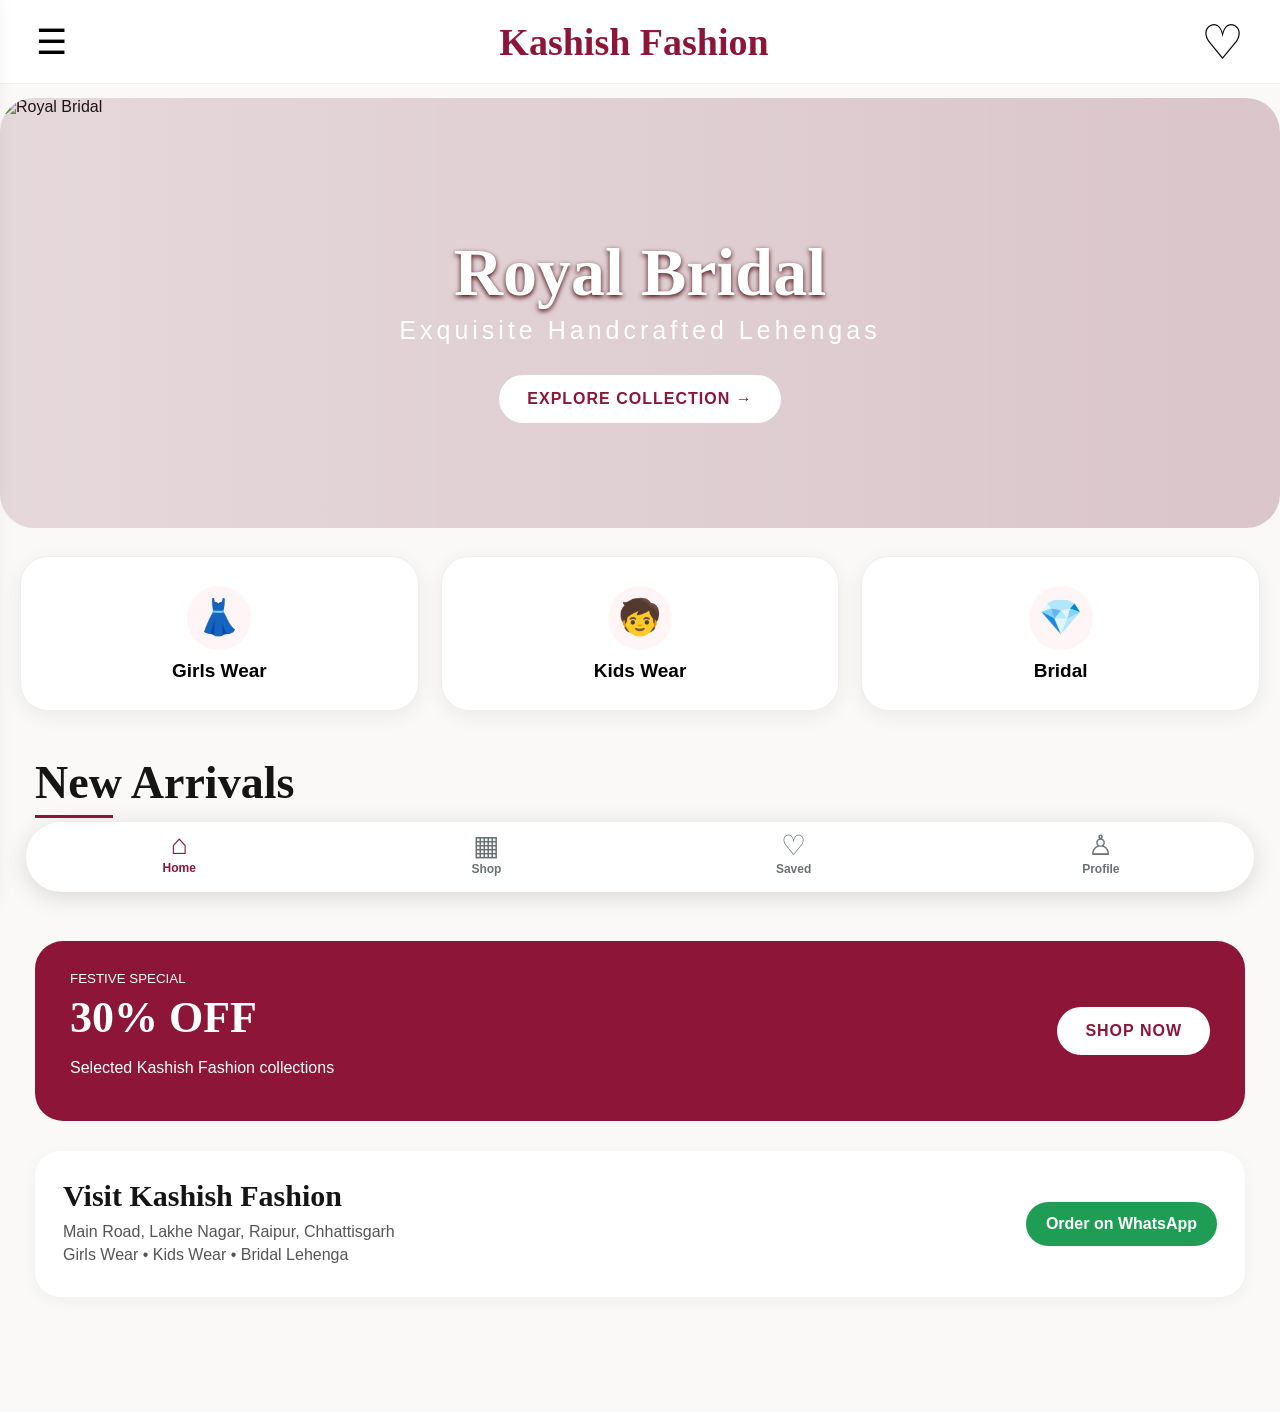
==== index.html @ 3a026b34 "Add files via upload" ====
<!doctype html>
<html lang="en">
<head>
<meta charset="utf-8">
<meta name="viewport" content="width=device-width, initial-scale=1">
<title>Kashish Fashion | Girls Wear, Kids Wear & Bridal</title>
<meta name="description" content="Kashish Fashion online showroom — Girls Wear, Kids Wear and Bridal Collection.">
<link rel="stylesheet" href="styles.css">
</head>
<body>
<header class="header">
  <button class="menu" id="menu">☰</button>
  <a href="#home" class="logo">Kashish <span>Fashion</span></a>
  <button class="heart" id="wishlistBtn">♡</button>
</header>

<div class="drawer" id="drawer">
  <button class="close" id="close">×</button>
  <h2>Kashish Fashion</h2>
  <a href="#home">Home</a><a href="#shop">Shop</a><a href="#girls">Girls Wear</a>
  <a href="#kids">Kids Wear</a><a href="#bridal">Bridal</a><a href="#contact">Contact</a>
</div>

<main id="home">
<section class="hero">
  <img src="assets/hero.jpg" alt="Royal Bridal">
  <div class="heroText">
    <h1>Royal Bridal</h1><p>Exquisite Handcrafted Lehengas</p>
    <a class="btn" href="#shop">EXPLORE COLLECTION →</a>
  </div>
</section>

<section class="categories">
  <button data-filter="Girls Wear"><span>👗</span><b>Girls Wear</b></button>
  <button data-filter="Kids Wear"><span>🧒</span><b>Kids Wear</b></button>
  <button data-filter="Bridal"><span>💎</span><b>Bridal</b></button>
</section>

<section id="shop" class="section">
  <div class="title"><h2>New Arrivals</h2><i></i></div>
  <div class="filters">
    <button class="filter active" data-filter="All">All</button>
    <button class="filter" data-filter="Girls Wear">Girls Wear</button>
    <button class="filter" data-filter="Kids Wear">Kids Wear</button>
    <button class="filter" data-filter="Bridal">Bridal</button>
  </div>
  <div class="grid" id="products"></div>
</section>

<section class="offer">
  <div><small>FESTIVE SPECIAL</small><h2>30% OFF</h2><p>Selected Kashish Fashion collections</p></div>
  <a class="btn" href="#shop">SHOP NOW</a>
</section>

<section id="contact" class="contact">
  <div><h2>Visit Kashish Fashion</h2><p>Main Road, Lakhe Nagar, Raipur, Chhattisgarh</p><p>Girls Wear • Kids Wear • Bridal Lehenga</p></div>
  <a class="whatsapp" id="wa" href="#" target="_blank">Order on WhatsApp</a>
</section>
</main>

<div class="modal" id="productModal">
  <div class="modalBox"><button class="modalClose" id="modalClose">×</button>
    <img id="modalImg" alt=""><div class="modalInfo">
      <p id="modalCat"></p><h2 id="modalName"></h2><div class="price" id="modalPrice"></div>
      <p id="modalDesc">Premium fashion collection from Kashish Fashion.</p>
      <button class="btn full" id="addCart">ADD TO CART</button>
      <a class="whatsapp full" id="modalWa" target="_blank">ORDER ON WHATSAPP</a>
    </div>
  </div>
</div>

<div class="cart" id="cart">
  <div><b>Cart</b><span id="cartCount">0</span></div>
  <div id="cartItems"></div>
  <div class="cartBottom"><strong>Total: ₹<span id="total">0</span></strong><a id="checkout" class="btn">WhatsApp Order</a></div>
</div>

<nav class="bottom">
<a class="active" href="#home">⌂<small>Home</small></a>
<a href="#shop">▦<small>Shop</small></a>
<a href="#" id="savedNav">♡<small>Saved</small></a>
<a href="#contact">♙<small>Profile</small></a>
</nav>

<script src="script.js"></script>
</body></html>
---- styles.css ----
*{box-sizing:border-box}html{scroll-behavior:smooth}body{margin:0;background:#faf9f8;color:#151515;font-family:Arial,Helvetica,sans-serif;padding-bottom:90px}.header{height:84px;background:#fff;border-bottom:1px solid #eee;display:flex;align-items:center;justify-content:space-between;padding:0 30px;position:sticky;top:0;z-index:50}.logo{font:700 38px Georgia,serif;color:#8d1538;text-decoration:none}.logo span{font-weight:700}.menu,.heart{border:0;background:none;font-size:35px;cursor:pointer}.heart{font-size:48px}.hero{height:430px;margin:14px auto 28px;max-width:1450px;border-radius:34px;overflow:hidden;position:relative}.hero img{width:100%;height:100%;object-fit:cover}.heroText{position:absolute;inset:0;display:flex;flex-direction:column;align-items:center;justify-content:center;color:#fff;text-align:center;background:linear-gradient(90deg,#5e001c22,#5e001c35)}.hero h1{font:700 68px Georgia,serif;margin:30px 0 4px;text-shadow:0 2px 5px #400}.hero p{font-size:25px;letter-spacing:4px;margin:0 0 30px}.btn{display:inline-block;background:#8d1538;color:#fff;border:0;border-radius:30px;padding:15px 28px;text-decoration:none;font-weight:800;letter-spacing:1px;cursor:pointer}.hero .btn{background:#fff;color:#8d1538}.categories,.section,.offer,.contact{max-width:1400px;margin:0 auto}.categories{display:grid;grid-template-columns:repeat(3,1fr);gap:22px;padding:0 20px 25px}.categories button{height:155px;border:1px solid #eee;border-radius:28px;background:#fff;box-shadow:0 5px 20px #00000010;display:flex;flex-direction:column;align-items:center;justify-content:center;gap:10px;font-size:19px;cursor:pointer}.categories span{width:64px;height:64px;border-radius:50%;display:grid;place-items:center;background:#fff5f7;font-size:35px}.section{padding:10px 35px 35px}.title h2{font:700 46px Georgia,serif;margin:10px 0 6px}.title i{display:block;width:78px;height:3px;background:#8d1538}.filters{display:flex;gap:10px;overflow:auto;padding:18px 0}.filter{border:1px solid #ddd;background:#fff;padding:10px 18px;border-radius:22px;white-space:nowrap;cursor:pointer}.filter.active{background:#8d1538;color:#fff;border-color:#8d1538}.grid{display:grid;grid-template-columns:repeat(4,1fr);gap:20px}.card{background:#fff;border-radius:22px;overflow:hidden;box-shadow:0 4px 18px #0000000c}.pic{height:330px;position:relative}.pic img{width:100%;height:100%;object-fit:cover}.fav{position:absolute;right:12px;top:12px;border:0;border-radius:50%;width:48px;height:48px;background:#fff;font-size:28px;cursor:pointer}.info{padding:13px 15px 17px}.info h3{font:700 20px Georgia,serif;margin:0 0 5px}.cat{color:#777;font-size:13px}.price{font-weight:800;color:#8d1538;font-size:20px;margin-top:8px}.view{margin-top:12px;width:100%;padding:11px;border:1px solid #8d1538;background:#fff;color:#8d1538;border-radius:20px;font-weight:700;cursor:pointer}.offer{margin:15px 35px 30px;border-radius:28px;background:#8d1538;color:#fff;padding:28px 35px;display:flex;justify-content:space-between;align-items:center}.offer h2{font:700 44px Georgia,serif;margin:5px 0}.offer .btn{background:#fff;color:#8d1538}.contact{margin:0 35px 25px;border-radius:25px;background:#fff;padding:28px;display:flex;justify-content:space-between;align-items:center;box-shadow:0 4px 15px #0000000b}.contact h2{font:700 30px Georgia,serif;margin:0 0 10px}.contact p{margin:5px 0;color:#555}.whatsapp{background:#1f9d55;color:#fff;padding:13px 20px;border-radius:25px;text-decoration:none;font-weight:800;display:inline-block}.drawer{position:fixed;left:-330px;top:0;bottom:0;width:310px;background:#fff;z-index:100;padding:30px;box-shadow:8px 0 25px #0002;transition:.25s}.drawer.open{left:0}.drawer h2{font:700 28px Georgia,serif;color:#8d1538}.drawer a{display:block;padding:15px 0;text-decoration:none;color:#222;border-bottom:1px solid #eee}.close,.modalClose{float:right;border:0;background:none;font-size:35px;cursor:pointer}.modal{display:none;position:fixed;inset:0;background:#0008;z-index:90;align-items:center;justify-content:center;padding:20px}.modal.show{display:flex}.modalBox{max-width:850px;width:100%;background:#fff;border-radius:25px;overflow:hidden;display:grid;grid-template-columns:1fr 1fr;position:relative}.modalBox img{width:100%;height:520px;object-fit:cover}.modalInfo{padding:35px}.modalInfo h2{font:700 35px Georgia,serif}.modalInfo p{color:#666;line-height:1.6}.full{width:100%;text-align:center;margin-top:12px}.cart{display:none;position:fixed;right:20px;top:95px;width:340px;max-height:70vh;overflow:auto;background:#fff;z-index:80;border-radius:20px;box-shadow:0 8px 30px #0003;padding:20px}.cart.open{display:block}.cart>div:first-child{display:flex;justify-content:space-between;font-size:22px}.cartItem{display:flex;justify-content:space-between;padding:12px 0;border-bottom:1px solid #eee}.cartBottom{margin-top:15px;display:flex;flex-direction:column;gap:12px}.bottom{position:fixed;bottom:8px;left:2%;right:2%;height:70px;background:#fff;border-radius:40px;box-shadow:0 5px 25px #0002;display:grid;grid-template-columns:repeat(4,1fr);z-index:60}.bottom a{text-decoration:none;color:#687176;text-align:center;font-size:28px;padding-top:7px}.bottom small{display:block;font-size:12px;font-weight:700}.bottom .active{color:#8d1538}@media(max-width:900px){.grid{grid-template-columns:repeat(2,1fr)}.hero{height:350px;margin:10px 14px 20px}.hero h1{font-size:50px}.hero p{font-size:16px}.section{padding:10px 18px}.contact,.offer{margin-left:18px;margin-right:18px}}@media(max-width:600px){.header{height:72px;padding:0 15px}.logo{font-size:28px}.menu{font-size:28px}.heart{font-size:39px}.hero{height:290px;border-radius:25px}.hero h1{font-size:42px}.hero p{font-size:13px;letter-spacing:2px}.hero .btn{font-size:12px;padding:13px 19px}.categories{gap:9px;padding:0 14px 18px}.categories button{height:115px;border-radius:20px;font-size:13px}.categories span{width:48px;height:48px;font-size:25px}.title h2{font-size:35px}.grid{gap:10px}.pic{height:220px}.info h3{font-size:16px}.price{font-size:16px}.offer{margin:10px 14px 20px;padding:22px;display:block}.offer h2{font-size:38px}.offer .btn{margin-top:12px}.contact{margin:0 14px 20px;display:block}.contact .whatsapp{margin-top:12px}.modalBox{grid-template-columns:1fr}.modalBox img{height:300px}.modalInfo{padding:20px}.cart{right:10px;left:10px;width:auto}}
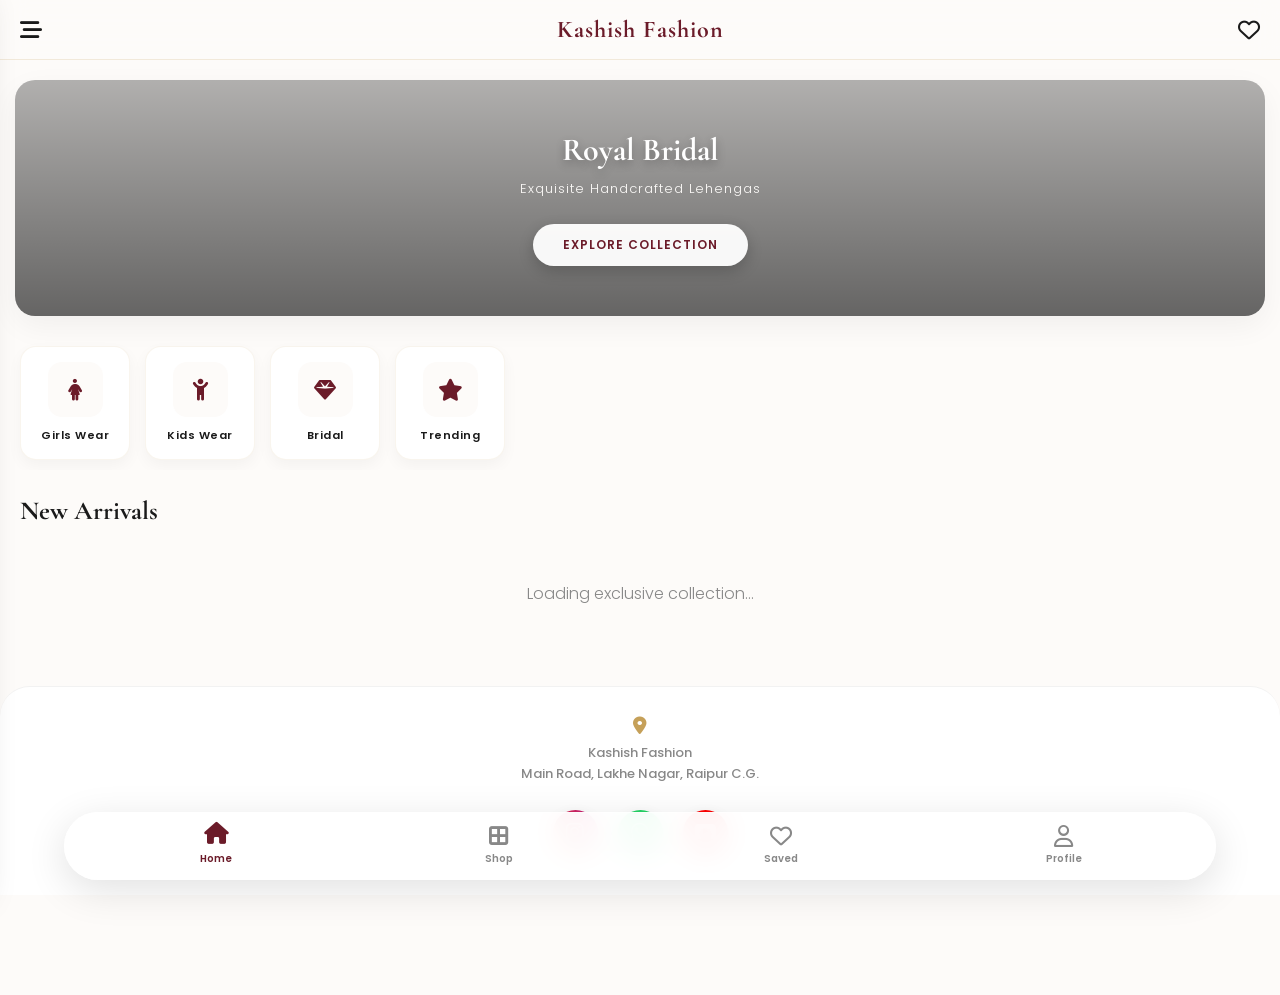
==== commit 54a51e29: "Add files via upload" ====
--- a/index.html
+++ b/index.html
@@ -1,86 +1,604 @@
-<!doctype html>
+<!DOCTYPE html>
 <html lang="en">
 <head>
-<meta charset="utf-8">
-<meta name="viewport" content="width=device-width, initial-scale=1">
-<title>Kashish Fashion | Girls Wear, Kids Wear & Bridal</title>
-<meta name="description" content="Kashish Fashion online showroom — Girls Wear, Kids Wear and Bridal Collection.">
-<link rel="stylesheet" href="styles.css">
+    <meta charset="UTF-8">
+    <meta name="viewport" content="width=device-width, initial-scale=1.0, maximum-scale=1.0, user-scalable=no">
+    <title>Kashish Fashion | Modern Luxury Web App</title>
+    
+    <!-- New Premium Fonts -->
+    <link href="https://fonts.googleapis.com/css2?family=Cormorant+Garamond:ital,wght@0,500;0,600;0,700;1,600&family=Poppins:wght@300;400;500;600;700&display=swap" rel="stylesheet">
+    <link rel="stylesheet" href="https://cdnjs.cloudflare.com/ajax/libs/font-awesome/6.4.0/css/all.min.css">
+
+    <style>
+        :root {
+            /* Modern Luxury Palette */
+            --brand-wine: #6B1B29;
+            --brand-gold: #C5A059;
+            --bg-light: #FDFBF9;
+            --card-bg: #FFFFFF;
+            --text-dark: #1A1A1A;
+            --text-muted: #888888;
+            --whatsapp-green: #25D366;
+            --shadow-soft: 0 10px 30px rgba(0,0,0,0.05);
+        }
+
+        * {
+            margin: 0;
+            padding: 0;
+            box-sizing: border-box;
+            font-family: 'Poppins', sans-serif;
+            -webkit-tap-highlight-color: transparent;
+        }
+
+        body {
+            background-color: var(--bg-light);
+            color: var(--text-dark);
+            padding-bottom: 100px; /* Extra space for floating nav */
+        }
+
+        .brand-font { font-family: 'Cormorant Garamond', serif; }
+
+        /* --- Floating Glass Header --- */
+        .app-bar {
+            background-color: rgba(253, 251, 249, 0.85);
+            backdrop-filter: blur(12px);
+            color: var(--brand-wine);
+            padding: 15px 20px;
+            display: flex;
+            justify-content: space-between;
+            align-items: center;
+            position: sticky;
+            top: 0;
+            z-index: 100;
+            border-bottom: 1px solid rgba(197, 160, 89, 0.2);
+        }
+
+        .app-bar-title {
+            font-family: 'Cormorant Garamond', serif;
+            font-size: 24px;
+            font-weight: 700;
+            letter-spacing: 1px;
+        }
+
+        .header-icon {
+            font-size: 22px;
+            color: var(--text-dark);
+            cursor: pointer;
+            transition: color 0.3s;
+        }
+        .header-icon:hover { color: var(--brand-gold); }
+
+        /* --- Side Menu --- */
+        .menu-overlay { display: none; position: fixed; top: 0; left: 0; width: 100%; height: 100%; background: rgba(0,0,0,0.6); backdrop-filter: blur(4px); z-index: 999; }
+        .side-menu { position: fixed; top: 0; left: -300px; width: 280px; height: 100%; background-color: var(--card-bg); box-shadow: 5px 0 30px rgba(0,0,0,0.15); z-index: 1000; transition: left 0.4s cubic-bezier(0.25, 0.8, 0.25, 1); display: flex; flex-direction: column; }
+        .side-menu.open { left: 0; }
+        .menu-header { background: var(--brand-wine); color: #fff; padding: 40px 20px 30px; display: flex; justify-content: space-between; align-items: center; border-bottom: 3px solid var(--brand-gold); }
+        .menu-header h3 { font-family: 'Cormorant Garamond', serif; font-size: 24px; letter-spacing: 1px; }
+        .menu-links { padding: 15px 0; }
+        .menu-links a { display: block; padding: 16px 25px; color: var(--text-dark); font-weight: 500; text-decoration: none; font-size: 14px; transition: background 0.3s; border-left: 3px solid transparent; }
+        .menu-links a:hover { background: #f9f9f9; border-left: 3px solid var(--brand-gold); color: var(--brand-wine); }
+        .menu-links a i { width: 35px; color: var(--brand-gold); font-size: 18px; }
+
+        /* --- Modern Hero Banner --- */
+        .luxury-banner {
+            margin: 20px 15px;
+            border-radius: 20px;
+            background: linear-gradient(rgba(0,0,0,0.3), rgba(0,0,0,0.6)), url('https://images.unsplash.com/photo-1610030469983-98e550d6193c?ixlib=rb-4.0.3&auto=format&fit=crop&w=800&q=80') center/cover;
+            color: #FFFFFF;
+            padding: 50px 20px;
+            text-align: center;
+            box-shadow: var(--shadow-soft);
+            position: relative;
+            overflow: hidden;
+        }
+        .luxury-banner h2 { font-family: 'Cormorant Garamond', serif; font-size: 32px; font-weight: 700; margin-bottom: 10px; color: #fff; text-shadow: 0 4px 10px rgba(0,0,0,0.3); }
+        .luxury-banner p { font-size: 13px; font-weight: 300; margin-bottom: 25px; color: #FDFBF9; letter-spacing: 1px; }
+        .explore-btn {
+            background: rgba(255,255,255,0.95);
+            color: var(--brand-wine); border: none; padding: 12px 30px; font-weight: 600; font-size: 12px;
+            border-radius: 30px; box-shadow: 0 5px 15px rgba(0,0,0,0.2); cursor: pointer; text-transform: uppercase; letter-spacing: 1px;
+            transition: transform 0.2s;
+        }
+        .explore-btn:active { transform: scale(0.95); }
+
+        /* --- Modern Categories (Horizontal Scroll) --- */
+        .categories-wrapper { padding: 0 5px; margin-bottom: 25px; }
+        .categories {
+            display: flex; gap: 15px; overflow-x: auto; padding: 10px 15px; scrollbar-width: none;
+        }
+        .categories::-webkit-scrollbar { display: none; }
+        .category-box {
+            min-width: 110px;
+            background: var(--card-bg);
+            border-radius: 16px;
+            padding: 15px 10px;
+            text-align: center;
+            box-shadow: 0 6px 15px rgba(0,0,0,0.04);
+            border: 1px solid rgba(197, 160, 89, 0.1);
+            cursor: pointer;
+            transition: transform 0.2s, border 0.2s;
+        }
+        .category-box:active { transform: scale(0.96); border-color: var(--brand-gold); }
+        .category-icon {
+            background: #FDFBF9; color: var(--brand-wine);
+            width: 55px; height: 55px; border-radius: 14px; display: flex; align-items: center;
+            justify-content: center; font-size: 22px; margin: 0 auto 10px auto;
+        }
+        .category-name { font-size: 11px; font-weight: 600; color: var(--text-dark); letter-spacing: 0.5px; }
+
+        /* --- Seamless Products Grid --- */
+        .products-header { padding: 0 20px 15px; font-family: 'Cormorant Garamond', serif; font-size: 26px; font-weight: 700; color: var(--text-dark); }
+        .products-container { padding: 0 15px; display: grid; grid-template-columns: repeat(auto-fill, minmax(160px, 1fr)); gap: 18px; }
+
+        .product-card {
+            background: var(--card-bg); border-radius: 18px; overflow: hidden;
+            box-shadow: var(--shadow-soft); transition: transform 0.3s ease;
+        }
+        .img-wrapper { position: relative; width: 100%; padding-top: 130%; background-color: #f5f5f5; cursor: pointer; }
+        .product-image { position: absolute; top: 0; left: 0; width: 100%; height: 100%; object-fit: cover; }
+        
+        /* Glassmorphism Wishlist Button */
+        .wishlist-btn {
+            position: absolute; top: 12px; right: 12px;
+            background: rgba(255, 255, 255, 0.75); backdrop-filter: blur(8px);
+            width: 36px; height: 36px; border-radius: 50%; display: flex; justify-content: center; align-items: center;
+            box-shadow: 0 4px 10px rgba(0,0,0,0.1); cursor: pointer; z-index: 10; font-size: 16px;
+        }
+        
+        .product-details { padding: 15px; }
+        .product-title { font-size: 13px; font-weight: 600; color: var(--text-dark); margin-bottom: 6px; display: -webkit-box; -webkit-line-clamp: 2; -webkit-box-orient: vertical; overflow: hidden; line-height: 1.4; cursor: pointer; }
+        .price-row { display: flex; align-items: center; gap: 8px; margin-bottom: 8px; }
+        .mrp { text-decoration: line-through; color: var(--text-muted); font-size: 11px; font-weight: 500; }
+        .discount { color: var(--brand-wine); font-weight: 700; font-size: 10px; background: rgba(107, 27, 41, 0.08); padding: 3px 8px; border-radius: 20px; }
+        .final-price { font-size: 18px; font-weight: 700; color: var(--text-dark); margin-bottom: 12px; font-family: 'Poppins', sans-serif; }
+        
+        .order-btn {
+            width: 100%; padding: 10px; background-color: var(--text-dark); color: white;
+            border: none; border-radius: 25px; font-weight: 600; font-size: 12px; cursor: pointer;
+            display: flex; justify-content: center; align-items: center; gap: 8px; transition: background 0.3s;
+        }
+        .order-btn:hover { background-color: var(--brand-wine); }
+
+        /* --- Footer --- */
+        .footer { margin-top: 40px; padding: 30px 20px 40px; background: var(--card-bg); text-align: center; border-top: 1px solid rgba(0,0,0,0.05); border-radius: 30px 30px 0 0; }
+        .footer-address { font-size: 13px; font-weight: 500; color: var(--text-muted); margin-bottom: 20px; line-height: 1.6; }
+        .social-container { display: flex; justify-content: center; gap: 20px; margin-top: 25px; }
+        .social-icon { display: flex; align-items: center; justify-content: center; width: 45px; height: 45px; border-radius: 50%; color: #ffffff; font-size: 20px; text-decoration: none; box-shadow: 0 6px 15px rgba(0,0,0,0.1); }
+        .ig-bg { background: linear-gradient(45deg, #f09433 0%, #e6683c 25%, #dc2743 50%, #cc2366 75%, #bc1888 100%); }
+        .yt-bg { background-color: #FF0000; }
+
+        /* --- Floating Bottom Navigation --- */
+        .bottom-nav {
+            position: fixed; bottom: 20px; left: 5%; width: 90%; 
+            background: rgba(255, 255, 255, 0.95); backdrop-filter: blur(15px);
+            display: flex; justify-content: space-around; padding: 12px 10px;
+            border-radius: 35px; box-shadow: 0 10px 40px rgba(0,0,0,0.12); z-index: 100;
+            border: 1px solid rgba(255,255,255,0.5);
+        }
+        .nav-item {
+            display: flex; flex-direction: column; align-items: center;
+            color: var(--text-muted); font-size: 10px; font-weight: 600; text-decoration: none; cursor: pointer;
+            transition: color 0.3s; width: 60px;
+        }
+        .nav-item i { font-size: 22px; margin-bottom: 4px; transition: transform 0.2s; }
+        .nav-item.active { color: var(--brand-wine); }
+        .nav-item.active i { transform: translateY(-3px); }
+
+        /* --- MODALS (Bottom Sheets) --- */
+        .custom-popup { display: none; position: fixed; z-index: 1500; left: 0; top: 0; width: 100%; height: 100%; background-color: rgba(0,0,0,0.5); backdrop-filter: blur(5px); justify-content: center; align-items: flex-end; }
+        .popup-box { background: var(--bg-light); width: 100%; max-height: 92%; border-radius: 30px 30px 0 0; padding: 25px; overflow-y: auto; box-shadow: 0 -10px 40px rgba(0,0,0,0.2); animation: slideUp 0.3s ease-out; }
+        @keyframes slideUp { from { transform: translateY(100%); } to { transform: translateY(0); } }
+        
+        .popup-header { display: flex; justify-content: space-between; align-items: center; margin-bottom: 20px; position: sticky; top: 0; background: var(--bg-light); z-index: 10; padding-bottom: 10px; }
+        .popup-header h3 { color: var(--text-dark); font-family: 'Cormorant Garamond', serif; font-size: 24px; font-weight: 700; }
+        .close-icon { font-size: 24px; color: var(--text-muted); cursor: pointer; background: rgba(0,0,0,0.05); width: 40px; height: 40px; border-radius: 50%; display: flex; justify-content: center; align-items: center; }
+        
+        .detail-img-container { position: relative; width: 100%; height: 400px; background: #fff; border-radius: 20px; margin-bottom: 20px; overflow: hidden; display: flex; justify-content: center; align-items: center; box-shadow: var(--shadow-soft); }
+        .detail-img { width: 100%; height: 100%; object-fit: contain; cursor: pointer; }
+        .zoom-hint { position: absolute; bottom: 15px; center; background: rgba(0,0,0,0.6); color: white; padding: 8px 16px; font-size: 11px; border-radius: 20px; pointer-events: none; font-weight: 500; letter-spacing: 0.5px; backdrop-filter: blur(4px); }
+
+        .detail-title { font-family: 'Cormorant Garamond', serif; font-size: 26px; font-weight: 700; color: var(--text-dark); margin-bottom: 10px; line-height: 1.2; }
+        .detail-desc { font-size: 13px; color: var(--text-muted); line-height: 1.7; margin-bottom: 25px; white-space: pre-wrap; font-weight: 300; }
+        .detail-prices { display: flex; align-items: center; justify-content: space-between; margin-bottom: 25px; background: #fff; padding: 18px; border-radius: 16px; box-shadow: 0 4px 15px rgba(0,0,0,0.03); border: 1px solid rgba(0,0,0,0.02); }
+
+        .fullscreen-modal { display: none; position: fixed; z-index: 3000; left: 0; top: 0; width: 100%; height: 100%; background-color: rgba(0, 0, 0, 0.98); justify-content: center; align-items: center; overflow: hidden; touch-action: none; }
+        .fullscreen-img-wrapper { width: 100%; height: 100%; display: flex; justify-content: center; align-items: center; position: relative; overflow: hidden; }
+        .fullscreen-modal img { max-width: 100%; max-height: 100%; object-fit: contain; transform-origin: 0 0; cursor: grab; user-select: none; will-change: transform; }
+        .zoom-controls { position: absolute; bottom: 40px; left: 50%; transform: translateX(-50%); display: flex; gap: 20px; background: rgba(255, 255, 255, 0.15); backdrop-filter: blur(12px); padding: 10px 25px; border-radius: 50px; z-index: 3100; border: 1px solid rgba(255,255,255,0.2); }
+        .zoom-btn { background: white; color: #000; border: none; width: 48px; height: 48px; border-radius: 50%; font-size: 20px; font-weight: 500; cursor: pointer; box-shadow: 0 10px 25px rgba(0,0,0,0.3); display: flex; justify-content: center; align-items: center; }
+        .fullscreen-close { position: absolute; top: 25px; right: 25px; color: white; background: rgba(255,255,255,0.2); width: 45px; height: 45px; border-radius: 50%; display: flex; justify-content: center; align-items: center; font-size: 24px; cursor: pointer; z-index: 3100; backdrop-filter: blur(5px); }
+
+        .wishlist-item { display: flex; gap: 15px; align-items: center; background: #fff; padding: 15px; border-radius: 16px; margin-bottom: 15px; box-shadow: 0 4px 15px rgba(0,0,0,0.03); }
+        .wishlist-item img { width: 80px; height: 90px; object-fit: cover; border-radius: 10px; }
+        .wishlist-info { flex: 1; }
+        .wishlist-title { font-size: 13px; font-weight: 600; color: var(--text-dark); margin-bottom: 6px; }
+        .wishlist-price { color: var(--text-dark); font-weight: 700; font-size: 15px; }
+        .wishlist-remove { color: #fff; background: #ff4757; border: none; width: 35px; height: 35px; border-radius: 50%; font-size: 14px; cursor: pointer; display: flex; justify-content: center; align-items: center; box-shadow: 0 4px 10px rgba(255,71,87,0.3); }
+
+        .store-info-box { background: #fff; padding: 25px; border-radius: 20px; text-align: center; box-shadow: var(--shadow-soft); margin-bottom: 25px; }
+    </style>
 </head>
 <body>
-<header class="header">
-  <button class="menu" id="menu">☰</button>
-  <a href="#home" class="logo">Kashish <span>Fashion</span></a>
-  <button class="heart" id="wishlistBtn">♡</button>
-</header>
-
-<div class="drawer" id="drawer">
-  <button class="close" id="close">×</button>
-  <h2>Kashish Fashion</h2>
-  <a href="#home">Home</a><a href="#shop">Shop</a><a href="#girls">Girls Wear</a>
-  <a href="#kids">Kids Wear</a><a href="#bridal">Bridal</a><a href="#contact">Contact</a>
-</div>
-
-<main id="home">
-<section class="hero">
-  <img src="assets/hero.jpg" alt="Royal Bridal">
-  <div class="heroText">
-    <h1>Royal Bridal</h1><p>Exquisite Handcrafted Lehengas</p>
-    <a class="btn" href="#shop">EXPLORE COLLECTION →</a>
-  </div>
-</section>
-
-<section class="categories">
-  <button data-filter="Girls Wear"><span>👗</span><b>Girls Wear</b></button>
-  <button data-filter="Kids Wear"><span>🧒</span><b>Kids Wear</b></button>
-  <button data-filter="Bridal"><span>💎</span><b>Bridal</b></button>
-</section>
-
-<section id="shop" class="section">
-  <div class="title"><h2>New Arrivals</h2><i></i></div>
-  <div class="filters">
-    <button class="filter active" data-filter="All">All</button>
-    <button class="filter" data-filter="Girls Wear">Girls Wear</button>
-    <button class="filter" data-filter="Kids Wear">Kids Wear</button>
-    <button class="filter" data-filter="Bridal">Bridal</button>
-  </div>
-  <div class="grid" id="products"></div>
-</section>
-
-<section class="offer">
-  <div><small>FESTIVE SPECIAL</small><h2>30% OFF</h2><p>Selected Kashish Fashion collections</p></div>
-  <a class="btn" href="#shop">SHOP NOW</a>
-</section>
-
-<section id="contact" class="contact">
-  <div><h2>Visit Kashish Fashion</h2><p>Main Road, Lakhe Nagar, Raipur, Chhattisgarh</p><p>Girls Wear • Kids Wear • Bridal Lehenga</p></div>
-  <a class="whatsapp" id="wa" href="#" target="_blank">Order on WhatsApp</a>
-</section>
-</main>
-
-<div class="modal" id="productModal">
-  <div class="modalBox"><button class="modalClose" id="modalClose">×</button>
-    <img id="modalImg" alt=""><div class="modalInfo">
-      <p id="modalCat"></p><h2 id="modalName"></h2><div class="price" id="modalPrice"></div>
-      <p id="modalDesc">Premium fashion collection from Kashish Fashion.</p>
-      <button class="btn full" id="addCart">ADD TO CART</button>
-      <a class="whatsapp full" id="modalWa" target="_blank">ORDER ON WHATSAPP</a>
-    </div>
-  </div>
-</div>
-
-<div class="cart" id="cart">
-  <div><b>Cart</b><span id="cartCount">0</span></div>
-  <div id="cartItems"></div>
-  <div class="cartBottom"><strong>Total: ₹<span id="total">0</span></strong><a id="checkout" class="btn">WhatsApp Order</a></div>
-</div>
-
-<nav class="bottom">
-<a class="active" href="#home">⌂<small>Home</small></a>
-<a href="#shop">▦<small>Shop</small></a>
-<a href="#" id="savedNav">♡<small>Saved</small></a>
-<a href="#contact">♙<small>Profile</small></a>
-</nav>
-
-<script src="script.js"></script>
-</body></html>+
+    <div class="menu-overlay" id="menuOverlay" onclick="closeMenu()"></div>
+    <div class="side-menu" id="sideMenu">
+        <div class="menu-header">
+            <div>
+                <div style="font-size: 12px; font-family: 'Poppins', sans-serif; letter-spacing: 2px; color: var(--brand-gold); margin-bottom: 5px; text-transform: uppercase;">Boutique</div>
+                <h3>Kashish Fashion</h3>
+            </div>
+            <i class="fa-solid fa-times close-icon" style="background: rgba(255,255,255,0.1); color: #fff;" onclick="closeMenu()"></i>
+        </div>
+        <div class="menu-links">
+            <a href="#top" onclick="closeMenu()"><i class="fa-solid fa-house"></i> Home</a>
+            <a href="#recent-arrivals" onclick="closeMenu()"><i class="fa-solid fa-gem"></i> Collections</a>
+            <a href="#" onclick="openWishlistModal(); closeMenu()"><i class="fa-solid fa-heart"></i> My Wishlist</a>
+            <a href="#" onclick="openAccountModal(); closeMenu()"><i class="fa-regular fa-user"></i> Store Info</a>
+            
+            <div style="margin: 20px 25px; border-top: 1px solid #eee; padding-top: 20px;">
+                <p style="font-size: 11px; color: var(--text-muted); margin-bottom: 15px; font-weight: 600; text-transform: uppercase; letter-spacing: 1px;">Connect</p>
+                <a href="https://wa.me/917610603338" target="_blank" onclick="closeMenu()" style="padding: 10px 0;"><i class="fa-brands fa-whatsapp" style="color: var(--whatsapp-green);"></i> WhatsApp Support</a>
+                <a href="https://www.instagram.com/kashish__fashion__/" target="_blank" onclick="closeMenu()" style="padding: 10px 0;"><i class="fa-brands fa-instagram" style="color: #E1306C;"></i> Instagram</a>
+                <a href="https://youtube.com/@kashish_fashion_raipur1?si=cHqmiEOIC7lea--a" target="_blank" onclick="closeMenu()" style="padding: 10px 0;"><i class="fa-brands fa-youtube" style="color: #FF0000;"></i> YouTube</a>
+            </div>
+        </div>
+    </div>
+
+    <header class="app-bar" id="top">
+        <i class="fa-solid fa-bars-staggered header-icon" onclick="openMenu()"></i>
+        <div class="app-bar-title">Kashish Fashion</div>
+        <i class="fa-regular fa-heart header-icon" onclick="openWishlistModal()"></i>
+    </header>
+
+    <div class="luxury-banner">
+        <h2>Royal Bridal</h2>
+        <p>Exquisite Handcrafted Lehengas</p>
+        <button class="explore-btn" onclick="document.getElementById('recent-arrivals').scrollIntoView();">
+            Explore Collection
+        </button>
+    </div>
+
+    <div class="categories-wrapper">
+        <div class="categories">
+            <div class="category-box" onclick="document.getElementById('recent-arrivals').scrollIntoView();">
+                <div class="category-icon"><i class="fa-solid fa-person-dress"></i></div>
+                <div class="category-name">Girls Wear</div>
+            </div>
+            <div class="category-box" onclick="document.getElementById('recent-arrivals').scrollIntoView();">
+                <div class="category-icon"><i class="fa-solid fa-child-reaching"></i></div>
+                <div class="category-name">Kids Wear</div>
+            </div>
+            <div class="category-box" onclick="document.getElementById('recent-arrivals').scrollIntoView();">
+                <div class="category-icon"><i class="fa-solid fa-gem"></i></div>
+                <div class="category-name">Bridal</div>
+            </div>
+            <div class="category-box" onclick="document.getElementById('recent-arrivals').scrollIntoView();">
+                <div class="category-icon"><i class="fa-solid fa-star"></i></div>
+                <div class="category-name">Trending</div>
+            </div>
+        </div>
+    </div>
+
+    <h3 class="products-header" id="recent-arrivals">New Arrivals</h3>
+    <div class="products-container" id="products-container">
+        <p style="grid-column: 1/-1; text-align: center; color: var(--text-muted); padding: 40px; font-weight: 300;">Loading exclusive collection...</p>
+    </div>
+
+    <div class="footer">
+        <div class="footer-address">
+            <i class="fa-solid fa-location-dot" style="color: var(--brand-gold); font-size: 18px; margin-bottom: 8px; display: block;"></i> 
+            Kashish Fashion<br>
+            Main Road, Lakhe Nagar, Raipur C.G.
+        </div>
+        
+        <div class="social-container">
+            <a href="https://www.instagram.com/kashish__fashion__/" target="_blank" class="social-icon ig-bg"><i class="fa-brands fa-instagram"></i></a>
+            <a href="https://wa.me/917610603338" target="_blank" class="social-icon" style="background: var(--whatsapp-green);"><i class="fa-brands fa-whatsapp"></i></a>
+            <a href="https://youtube.com/@kashish_fashion_raipur1?si=cHqmiEOIC7lea--a" target="_blank" class="social-icon yt-bg"><i class="fa-brands fa-youtube"></i></a>
+        </div>
+    </div>
+
+    <!-- Floating Nav -->
+    <nav class="bottom-nav">
+        <a href="#top" class="nav-item active">
+            <i class="fa-solid fa-house"></i> Home
+        </a>
+        <a href="#recent-arrivals" class="nav-item">
+            <i class="fa-solid fa-border-all"></i> Shop
+        </a>
+        <div class="nav-item" onclick="openWishlistModal()">
+            <i class="fa-regular fa-heart"></i> Saved
+        </div>
+        <div class="nav-item" onclick="openAccountModal()">
+            <i class="fa-regular fa-user"></i> Profile
+        </div>
+    </nav>
+
+    <!-- Product Detail Modal -->
+    <div id="productDetailModal" class="custom-popup">
+        <div class="popup-box">
+            <div class="popup-header">
+                <h3>Details</h3>
+                <i class="fa-solid fa-times close-icon" onclick="closeProductDetail()"></i>
+            </div>
+            <div>
+                <div class="detail-img-container" onclick="openFullscreenImage()">
+                    <img id="detailImg" class="detail-img" src="" alt="Product Image">
+                    <div class="zoom-hint"><i class="fa-solid fa-expand"></i> Tap to Zoom</div>
+                </div>
+                
+                <div id="detailTitle" class="detail-title">Product Name</div>
+                <div id="detailDesc" class="detail-desc">No description provided.</div>
+                
+                <div class="detail-prices">
+                    <div>
+                        <div style="font-size:11px; color:var(--text-muted); text-transform:uppercase; font-weight:600; letter-spacing: 1px;">Retail Price</div>
+                        <div><span id="detailMrp" class="mrp">₹0</span> <span id="detailDisc" class="discount" style="margin-left: 5px;">0% OFF</span></div>
+                    </div>
+                    <div style="text-align:right;">
+                        <div style="font-size:11px; color:var(--brand-wine); text-transform:uppercase; font-weight:700; letter-spacing: 1px;">Our Price</div>
+                        <div id="detailPrice" class="final-price" style="font-size:22px; margin-bottom:0;">₹0</div>
+                    </div>
+                </div>
+
+                <button id="detailBuyBtn" onclick="" style="background: var(--whatsapp-green); color: white; border: none; padding: 16px; width: 100%; border-radius: 16px; font-weight: 600; font-size: 15px; cursor: pointer; margin-bottom: 20px; box-shadow: 0 8px 20px rgba(37, 211, 102, 0.3); transition: transform 0.2s;">
+                    <i class="fa-brands fa-whatsapp" style="font-size: 18px; margin-right: 5px;"></i> Order via WhatsApp
+                </button>
+            </div>
+        </div>
+    </div>
+
+    <!-- Zoom Modal -->
+    <div id="fullscreenModal" class="fullscreen-modal">
+        <div class="fullscreen-close" onclick="closeFullscreenImage()"><i class="fa-solid fa-times"></i></div>
+        <div class="fullscreen-img-wrapper" id="imgWrapper">
+            <img id="fullscreenImg" src="" alt="Zoomable Image">
+        </div>
+        <div class="zoom-controls">
+            <button class="zoom-btn" onclick="zoomOutBtn()"><i class="fa-solid fa-minus"></i></button>
+            <button class="zoom-btn" onclick="resetZoom()"><i class="fa-solid fa-rotate-right"></i></button>
+            <button class="zoom-btn" onclick="zoomInBtn()"><i class="fa-solid fa-plus"></i></button>
+        </div>
+    </div>
+
+    <!-- Wishlist Modal -->
+    <div id="wishlistModal" class="custom-popup">
+        <div class="popup-box">
+            <div class="popup-header">
+                <h3>My Wishlist</h3>
+                <i class="fa-solid fa-times close-icon" onclick="closeWishlistModal()"></i>
+            </div>
+            <div id="wishlist-content" style="padding-top: 10px;">
+                <div style="text-align:center; color:var(--text-muted); margin-top:40px; padding-bottom: 40px;">
+                    <i class="fa-regular fa-heart" style="font-size: 40px; color: #ddd; margin-bottom: 15px;"></i>
+                    <p>Your wishlist is empty.</p>
+                </div>
+            </div>
+        </div>
+    </div>
+
+    <!-- Store Profile Modal -->
+    <div id="accountModal" class="custom-popup">
+        <div class="popup-box">
+            <div class="popup-header">
+                <h3>Store Profile</h3>
+                <i class="fa-solid fa-times close-icon" onclick="closeAccountModal()"></i>
+            </div>
+            
+            <div class="store-info-box">
+                <div style="font-size: 40px; color: var(--brand-gold); margin-bottom: 15px;"><i class="fa-solid fa-crown"></i></div>
+                <h4 style="font-family: 'Cormorant Garamond', serif; font-size: 26px; color: var(--text-dark); margin-bottom: 8px; font-weight: 700;">Kashish Fashion</h4>
+                <p style="font-size: 13px; color: var(--text-muted); margin-bottom: 0;">Luxury Bridal Lehengas & Kids Ethnic Collection.</p>
+            </div>
+                
+            <div style="background: #fff; padding: 20px; border-radius: 20px; margin-bottom: 25px; box-shadow: var(--shadow-soft);">
+                <div style="display: flex; align-items: center; gap: 15px; margin-bottom: 15px; padding-bottom: 15px; border-bottom: 1px solid #f0f0f0;">
+                    <div style="background: rgba(197, 160, 89, 0.1); color: var(--brand-gold); width: 40px; height: 40px; border-radius: 10px; display: flex; justify-content: center; align-items: center; font-size: 18px;"><i class="fa-solid fa-location-dot"></i></div>
+                    <div>
+                        <div style="font-size: 11px; color: var(--text-muted); text-transform: uppercase; font-weight: 600;">Location</div>
+                        <div style="font-size: 13px; color: var(--text-dark); font-weight: 500;">Main Road, Lakhe Nagar, Raipur</div>
+                    </div>
+                </div>
+                <div style="display: flex; align-items: center; gap: 15px;">
+                    <div style="background: rgba(37, 211, 102, 0.1); color: var(--whatsapp-green); width: 40px; height: 40px; border-radius: 10px; display: flex; justify-content: center; align-items: center; font-size: 18px;"><i class="fa-solid fa-phone"></i></div>
+                    <div>
+                        <div style="font-size: 11px; color: var(--text-muted); text-transform: uppercase; font-weight: 600;">Helpline</div>
+                        <div style="font-size: 14px; color: var(--text-dark); font-weight: 600;">+91 76106-03338</div>
+                    </div>
+                </div>
+            </div>
+
+            <button onclick="orderWhatsApp('')" style="background: var(--whatsapp-green); color: white; border: none; padding: 16px; width: 100%; border-radius: 16px; font-weight: 600; font-size: 15px; cursor: pointer; box-shadow: 0 8px 20px rgba(37, 211, 102, 0.3);">
+                <i class="fa-brands fa-whatsapp"></i> Chat with Support
+            </button>
+            
+            <div style="height: 20px;"></div>
+        </div>
+    </div>
+
+
+    <script type="module">
+        import { initializeApp } from "https://www.gstatic.com/firebasejs/10.3.1/firebase-app.js";
+        import { getFirestore, collection, getDocs, query, orderBy } from "https://www.gstatic.com/firebasejs/10.3.1/firebase-firestore.js";
+
+        const firebaseConfig = {
+            apiKey: "AIzaSyCHQn1l6XUVFt2ullsSSaDmmdi9aJtXlE8",
+            authDomain: "kashish-fashion-31b54.firebaseapp.com",
+            projectId: "kashish-fashion-31b54",
+            storageBucket: "kashish-fashion-31b54.firebasestorage.app",
+            messagingSenderId: "582594736534",
+            appId: "1:582594736534:web:a47370ab71d800fb676db7",
+            measurementId: "G-737V14ZR67"
+        };
+
+        const app = initializeApp(firebaseConfig);
+        const db = getFirestore(app);
+
+        async function loadProducts() {
+            const container = document.getElementById('products-container');
+            let savedWishlist = JSON.parse(localStorage.getItem('kashish_wishlist')) || [];
+
+            try {
+                const q = query(collection(db, "products"), orderBy("createdAt", "desc"));
+                const querySnapshot = await getDocs(q);
+                
+                if (querySnapshot.empty) {
+                    container.innerHTML = "<p style='grid-column: 1/-1; text-align: center; color: var(--text-muted);'>No products available currently.</p>";
+                    return;
+                }
+                container.innerHTML = ""; 
+
+                querySnapshot.forEach((doc) => {
+                    const data = doc.data();
+                    const pId = doc.id;
+                    const cleanName = (data.productName || "").replace(/'/g, "\\'");
+                    const cleanDesc = (data.description || "No description provided.").replace(/'/g, "\\'").replace(/\n/g, " ");
+                    
+                    const isInWishlist = savedWishlist.some(item => item.id === pId);
+                    const heartClass = isInWishlist ? 'fa-solid' : 'fa-regular';
+                    const heartColor = isInWishlist ? '#ff4757' : '#444'; 
+
+                    const productHTML = `
+                        <div class="product-card">
+                            <div class="img-wrapper" onclick="openProductDetail('${data.imageUrl}', '${cleanName}', '${cleanDesc}', '${data.mrp}', '${data.discount}', '${data.price}')">
+                                <img src="${data.imageUrl}" alt="${data.productName}" class="product-image" onerror="this.src='https://via.placeholder.com/200?text=Kashish+Fashion'">
+                                <div class="wishlist-btn" onclick="event.stopPropagation(); toggleWishlist('${pId}', '${cleanName}', '${data.price}', '${data.imageUrl}')">
+                                    <i id="heart-${pId}" class="${heartClass} fa-heart" style="color: ${heartColor}"></i>
+                                </div>
+                            </div>
+                            <div class="product-details">
+                                <div class="product-title" onclick="openProductDetail('${data.imageUrl}', '${cleanName}', '${cleanDesc}', '${data.mrp}', '${data.discount}', '${data.price}')">${data.productName}</div>
+                                <div class="price-row">
+                                    <span class="mrp">₹${data.mrp}</span>
+                                    <span class="discount">${data.discount}% OFF</span>
+                                </div>
+                                <div class="final-price">₹${data.price}</div>
+                                <button class="order-btn" onclick="orderWhatsApp('${cleanName}')">
+                                    <i class="fa-brands fa-whatsapp"></i> Buy Now
+                                </button>
+                            </div>
+                        </div>
+                    `;
+                    container.innerHTML += productHTML;
+                });
+            } catch (error) {
+                console.error("Error fetching products: ", error);
+                container.innerHTML = "<p style='grid-column: 1/-1; text-align: center; color: red;'>Connection Error.</p>";
+            }
+        }
+        window.onload = loadProducts;
+    </script>
+
+    <script>
+        let currentImgUrl = "";
+        let scale = 1; let panning = false; let pointX = 0; let pointY = 0; let startX = 0; let startY = 0; let initialDistance = null;
+        const img = document.getElementById('fullscreenImg'); const wrapper = document.getElementById('imgWrapper');
+
+        function openMenu() { document.getElementById("sideMenu").classList.add("open"); document.getElementById("menuOverlay").style.display = "block"; }
+        function closeMenu() { document.getElementById("sideMenu").classList.remove("open"); document.getElementById("menuOverlay").style.display = "none"; }
+
+        function openProductDetail(imgUrl, name, desc, mrp, disc, price) {
+            currentImgUrl = imgUrl; document.getElementById("detailImg").src = imgUrl; document.getElementById("detailTitle").innerText = name;
+            document.getElementById("detailDesc").innerText = desc; document.getElementById("detailMrp").innerText = "₹" + mrp;
+            document.getElementById("detailDisc").innerText = disc + "% OFF"; document.getElementById("detailPrice").innerText = "₹" + price;
+            document.getElementById("detailBuyBtn").setAttribute("onclick", `orderWhatsApp('${name}')`);
+            document.getElementById("productDetailModal").style.display = "flex";
+        }
+        function closeProductDetail() { document.getElementById("productDetailModal").style.display = "none"; }
+
+        function openFullscreenImage() { scale = 1; pointX = 0; pointY = 0; img.src = currentImgUrl; setTransform(); document.getElementById("fullscreenModal").style.display = "flex"; }
+        function closeFullscreenImage() { document.getElementById("fullscreenModal").style.display = "none"; }
+        function setTransform() { img.style.transform = `translate(${pointX}px, ${pointY}px) scale(${scale})`; }
+        function zoomInBtn() { scale = Math.min(scale + 0.5, 4); setTransform(); }
+        function zoomOutBtn() { scale = Math.max(scale - 0.5, 1); if (scale === 1) { pointX = 0; pointY = 0; } setTransform(); }
+        function resetZoom() { scale = 1; pointX = 0; pointY = 0; setTransform(); }
+
+        wrapper.onmousedown = function (e) { e.preventDefault(); startX = e.clientX - pointX; startY = e.clientY - pointY; panning = true; };
+        wrapper.onmouseup = function (e) { panning = false; };
+        wrapper.onmousemove = function (e) { if (!panning) return; e.preventDefault(); pointX = e.clientX - startX; pointY = e.clientY - startY; setTransform(); };
+
+        wrapper.ontouchstart = function (e) {
+            if (e.touches.length === 1) { panning = true; startX = e.touches[0].clientX - pointX; startY = e.touches[0].clientY - pointY; } 
+            else if (e.touches.length === 2) { panning = false; initialDistance = Math.hypot(e.touches[0].clientX - e.touches[1].clientX, e.touches[0].clientY - e.touches[1].clientY); }
+        };
+        wrapper.ontouchmove = function (e) {
+            if (panning && e.touches.length === 1) { pointX = e.touches[0].clientX - startX; pointY = e.touches[0].clientY - startY; setTransform(); } 
+            else if (e.touches.length === 2 && initialDistance !== null) {
+                const currentDistance = Math.hypot(e.touches[0].clientX - e.touches[1].clientX, e.touches[0].clientY - e.touches[1].clientY);
+                const factor = currentDistance / initialDistance; scale = Math.min(Math.max(scale * factor, 1), 4); initialDistance = currentDistance; setTransform();
+            }
+        };
+        wrapper.ontouchend = function (e) { if (e.touches.length < 2) initialDistance = null; if (e.touches.length === 0) panning = false; };
+
+        let lastTap = 0;
+        img.onclick = function(e) {
+            let now = new Date().getTime();
+            if (now - lastTap < 300) { if (scale > 1) { resetZoom(); } else { scale = 2.5; setTransform(); } }
+            lastTap = now;
+        };
+
+        function orderWhatsApp(productName) {
+            const phone = "917610603338";
+            let message = productName ? `Hello Kashish Fashion, I want to order/inquire about: *${productName}*` : 'Hello Kashish Fashion, I want to inquire.';
+            window.open(`https://wa.me/${phone}?text=${encodeURIComponent(message)}`, '_blank');
+        }
+
+        function toggleWishlist(id, name, price, imgUrl) {
+            let wishlist = JSON.parse(localStorage.getItem('kashish_wishlist')) || [];
+            const index = wishlist.findIndex(item => item.id === id);
+            const heartIcon = document.getElementById(`heart-${id}`);
+
+            if (index > -1) {
+                wishlist.splice(index, 1);
+                if(heartIcon) { heartIcon.className = 'fa-regular fa-heart'; heartIcon.style.color = '#444'; }
+            } else {
+                wishlist.push({ id, name, price, imgUrl });
+                if(heartIcon) { heartIcon.className = 'fa-solid fa-heart'; heartIcon.style.color = '#ff4757'; }
+            }
+            localStorage.setItem('kashish_wishlist', JSON.stringify(wishlist));
+            if(document.getElementById("wishlistModal").style.display === "flex") { renderWishlistModal(); }
+        }
+
+        function openWishlistModal() { document.getElementById("wishlistModal").style.display = "flex"; renderWishlistModal(); }
+        function closeWishlistModal() { document.getElementById("wishlistModal").style.display = "none"; }
+
+        function renderWishlistModal() {
+            const container = document.getElementById('wishlist-content');
+            let wishlist = JSON.parse(localStorage.getItem('kashish_wishlist')) || [];
+            if (wishlist.length === 0) {
+                container.innerHTML = '<div style="text-align:center; color:var(--text-muted); margin-top:40px; padding-bottom: 40px;"><i class="fa-regular fa-heart" style="font-size: 40px; color: #ddd; margin-bottom: 15px;"></i><p>Your wishlist is empty.</p></div>';
+                return;
+            }
+            container.innerHTML = '';
+            wishlist.forEach(item => {
+                const cleanName = (item.name || "").replace(/'/g, "\\'");
+                container.innerHTML += `
+                    <div class="wishlist-item">
+                        <img src="${item.imgUrl}" alt="${item.name}">
+                        <div class="wishlist-info">
+                            <div class="wishlist-title">${item.name}</div>
+                            <div class="wishlist-price">₹${item.price}</div>
+                            <button onclick="orderWhatsApp('${cleanName}')" style="background:var(--text-dark); color:white; border:none; padding:8px 15px; border-radius:20px; font-weight:500; margin-top:8px; font-size:12px; cursor:pointer;">Order Now</button>
+                        </div>
+                        <button class="wishlist-remove" onclick="toggleWishlist('${item.id}', '${cleanName}', '${item.price}', '${item.imgUrl}')">
+                            <i class="fa-solid fa-trash"></i>
+                        </button>
+                    </div>
+                `;
+            });
+        }
+
+        function openAccountModal() { document.getElementById("accountModal").style.display = "flex"; }
+        function closeAccountModal() { document.getElementById("accountModal").style.display = "none"; }
+        
+        // Active Nav State logic
+        const navItems = document.querySelectorAll('.nav-item');
+        navItems.forEach(item => {
+            item.addEventListener('click', function() {
+                navItems.forEach(nav => nav.classList.remove('active'));
+                this.classList.add('active');
+            });
+        });
+    </script>
+</body>
+</html>
